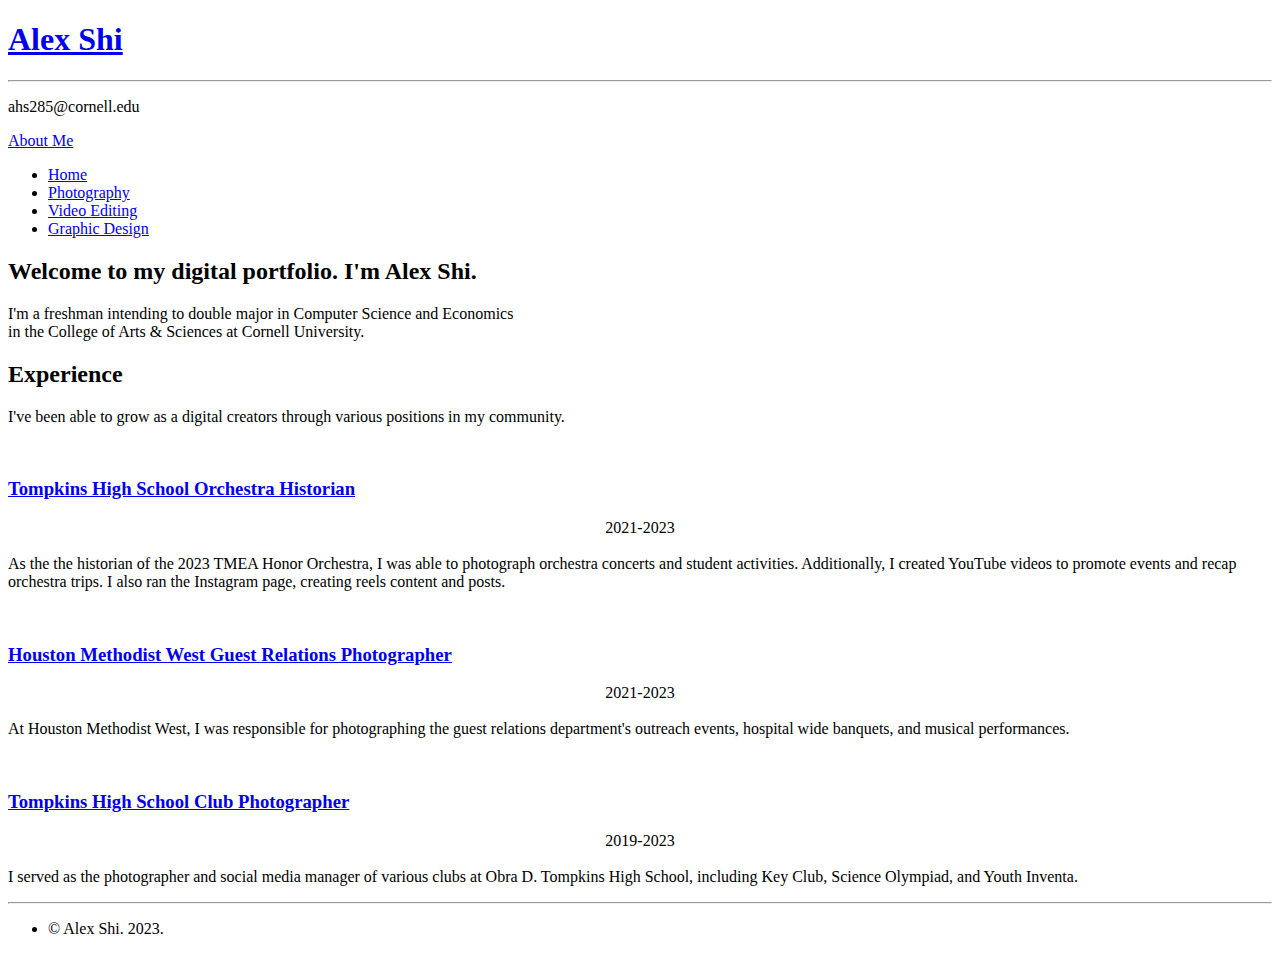
==== index.html @ 5b1ffe4f "Add files via upload" ====
<!DOCTYPE HTML>
<!--
	Helios by HTML5 UP
	html5up.net | @ajlkn
	Free for personal and commercial use under the CCA 3.0 license (html5up.net/license)
-->
<html>
	<head>
		<title>Alex Shi Portfolio</title>
		
		<meta charset="utf-8" />
		<meta name="viewport" content="width=device-width, initial-scale=1, user-scalable=no" />
		<link rel="stylesheet" href="assets/css/main.css" />
		<noscript><link rel="stylesheet" href="assets/css/noscript.css" /></noscript>
	</head>
	<body class="homepage is-preload">
		<div id="page-wrapper">
			

			<!-- Header -->
				<div id="header">
					

					<!-- Inner -->
						<div class="inner">
							<header>
								<h1><a href="index.html" id="logo">Alex Shi</a></h1>
								<hr />
								<p>ahs285@cornell.edu</p>
							</header>
							<footer>
								<a href="#banner" class="button circled scrolly">About Me</a>
							</footer>
						</div>

					<!-- Nav -->
						<nav id="nav">
							<ul>
								<li><a href="index.html">Home</a></li>
							
								<li><a href="photography.html">Photography</a></li>
								<li><a href="video-editing.html">Video Editing</a></li>
								<li><a href="graphic-design.html">Graphic Design</a></li>
							</ul>
						</nav>

				</div>

			<!-- Banner -->
				<section id="banner">
					<header>
						<h2>Welcome to my digital portfolio. I'm<strong> Alex Shi</strong>.</h2>
						<p>
							I'm a freshman intending to double major in Computer Science and Economics <br>in the College of Arts & Sciences at Cornell University.
						</p>
					</header>
					
				</section>

				
		

				<div class="wrapper style1">

					<section id="features" class="container special">
						
							
						<header>
							<h2>Experience</h2>
							<p>I've been able to grow as a digital creators through various positions in my community.</p>
						</header>
						<div class="row">
							<article class="col-4 col-12-mobile special">
								<a href="#" class="image featured"><img src="images/orch1.JPG" alt="" /></a>
								<header>
									<h3><a href="#">Tompkins High School Orchestra Historian</a></h3>
								</header>
								<p>
									<center>2021-2023</center> <br>As the the historian of the 2023 TMEA Honor Orchestra, I was able to photograph orchestra concerts and student activities. 
									Additionally, I created YouTube videos to promote events and recap orchestra trips. I also ran the Instagram page, creating reels content and posts.
								</p>
							</article>
							<article class="col-4 col-12-mobile special">
								<a href="#" class="image featured"><img src="images/methodist.jpg" alt="" /></a>
								<header>
									<h3><a href="#">Houston Methodist West Guest Relations Photographer</a></h3>
								</header>
								<p>
									<center>2021-2023</center> <br>At Houston Methodist West, I was responsible for photographing the guest relations department's outreach events, hospital wide banquets, and 
									musical performances.
								</p>
							</article>
							<article class="col-4 col-12-mobile special">
								<a href="#" class="image featured"><img src="images/scioly.jpg" alt="" /></a>
								<header>
									<h3><a href="#">Tompkins High School Club Photographer</a></h3>
								</header>
								<p>
									<center>2019-2023</center> <br>I served as the photographer and social media manager of various clubs at Obra D. Tompkins High School, including
									Key Club, Science Olympiad, and Youth Inventa.
								</p>
							</article>
						</div>
					</section>

				</div>

		


			<!-- Footer -->
				<div id="footer">
					<div class="container">
						<div class="row">

							

							
								
							<!-- Photos -->
								
						</div>
						<hr />
						
							<div class="col-12">

								<!-- Contact -->
							

								<!-- Copyright -->
									<div class="copyright">
										<ul class="menu">
											<li>&copy; Alex Shi. 2023.</li>
										</ul>
									</div>

							</div>

						
					</div>
				</div>

		</div>

		<!-- Scripts -->
			<script src="assets/js/jquery.min.js"></script>
			<script src="assets/js/jquery.dropotron.min.js"></script>
			<script src="assets/js/jquery.scrolly.min.js"></script>
			<script src="assets/js/jquery.scrollex.min.js"></script>
			<script src="assets/js/browser.min.js"></script>
			<script src="assets/js/breakpoints.min.js"></script>
			<script src="assets/js/util.js"></script>
			<script src="assets/js/main.js"></script>

	</body>
</html>
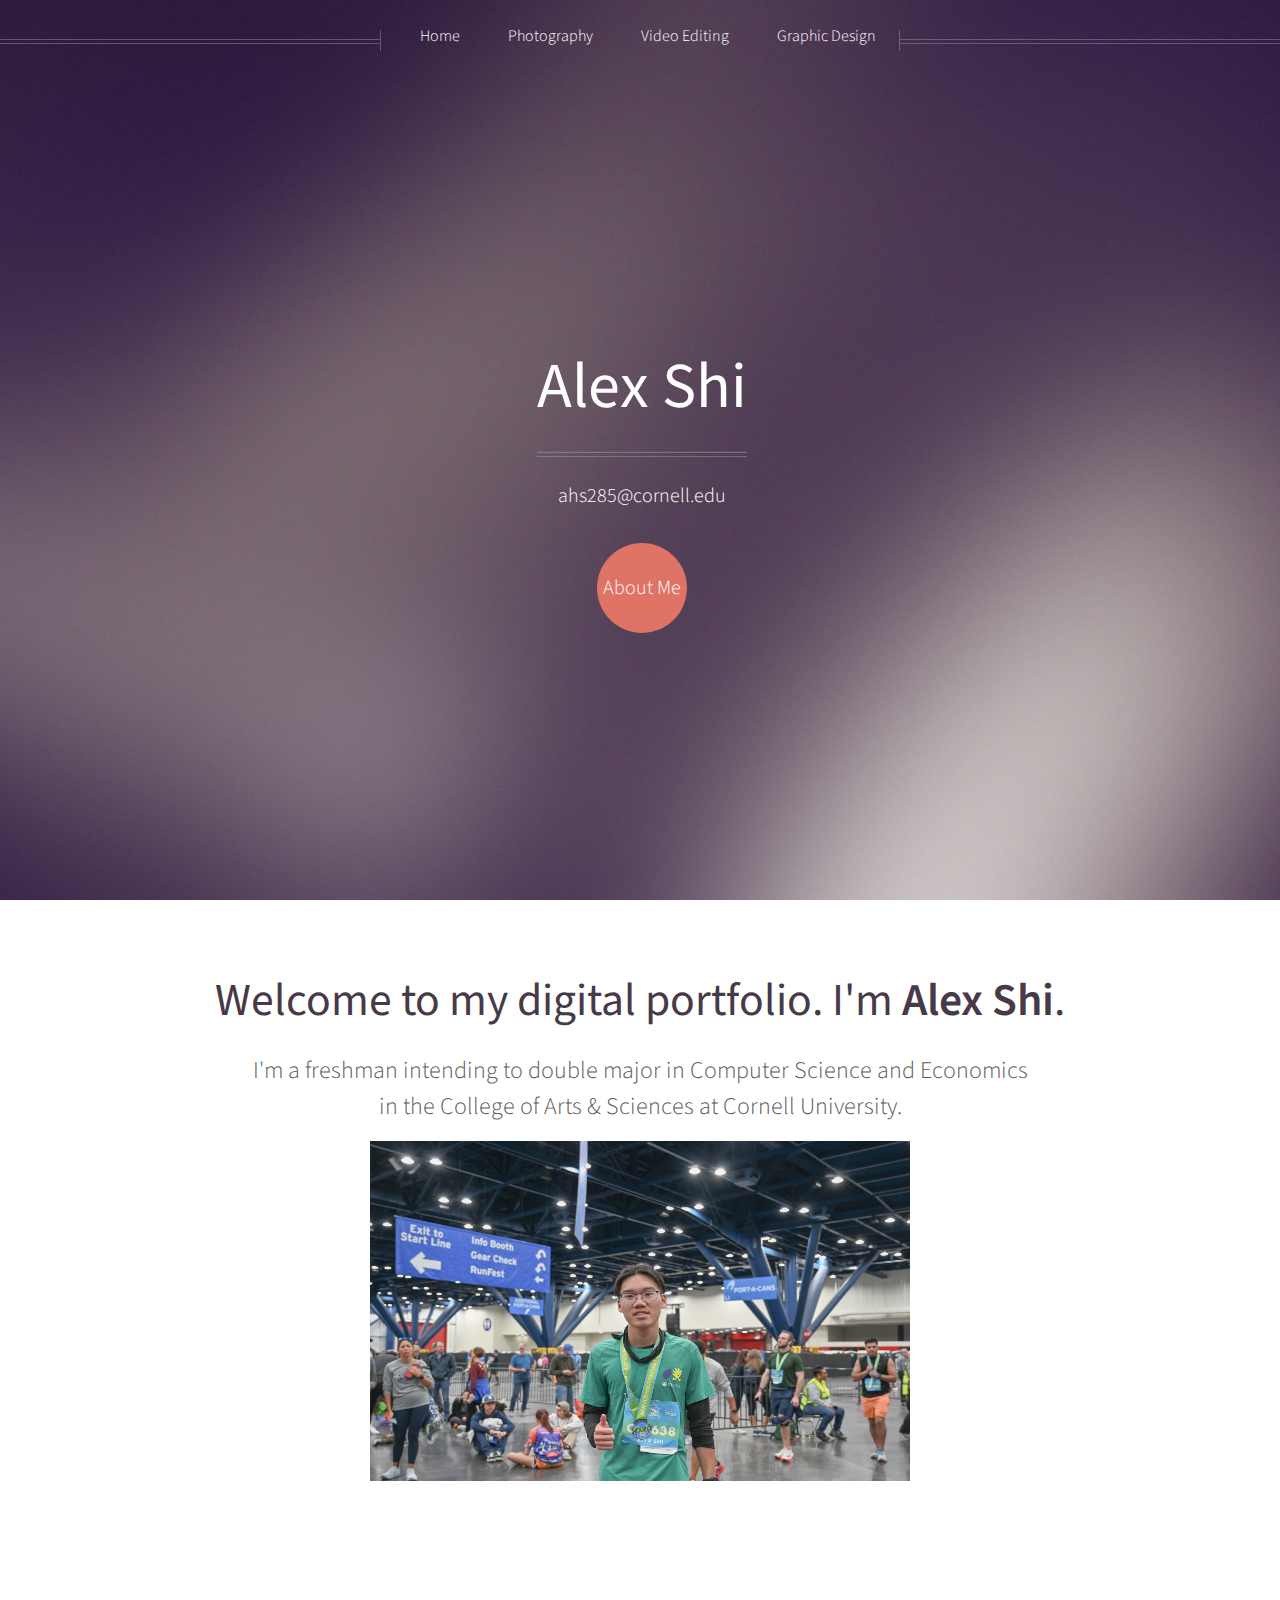
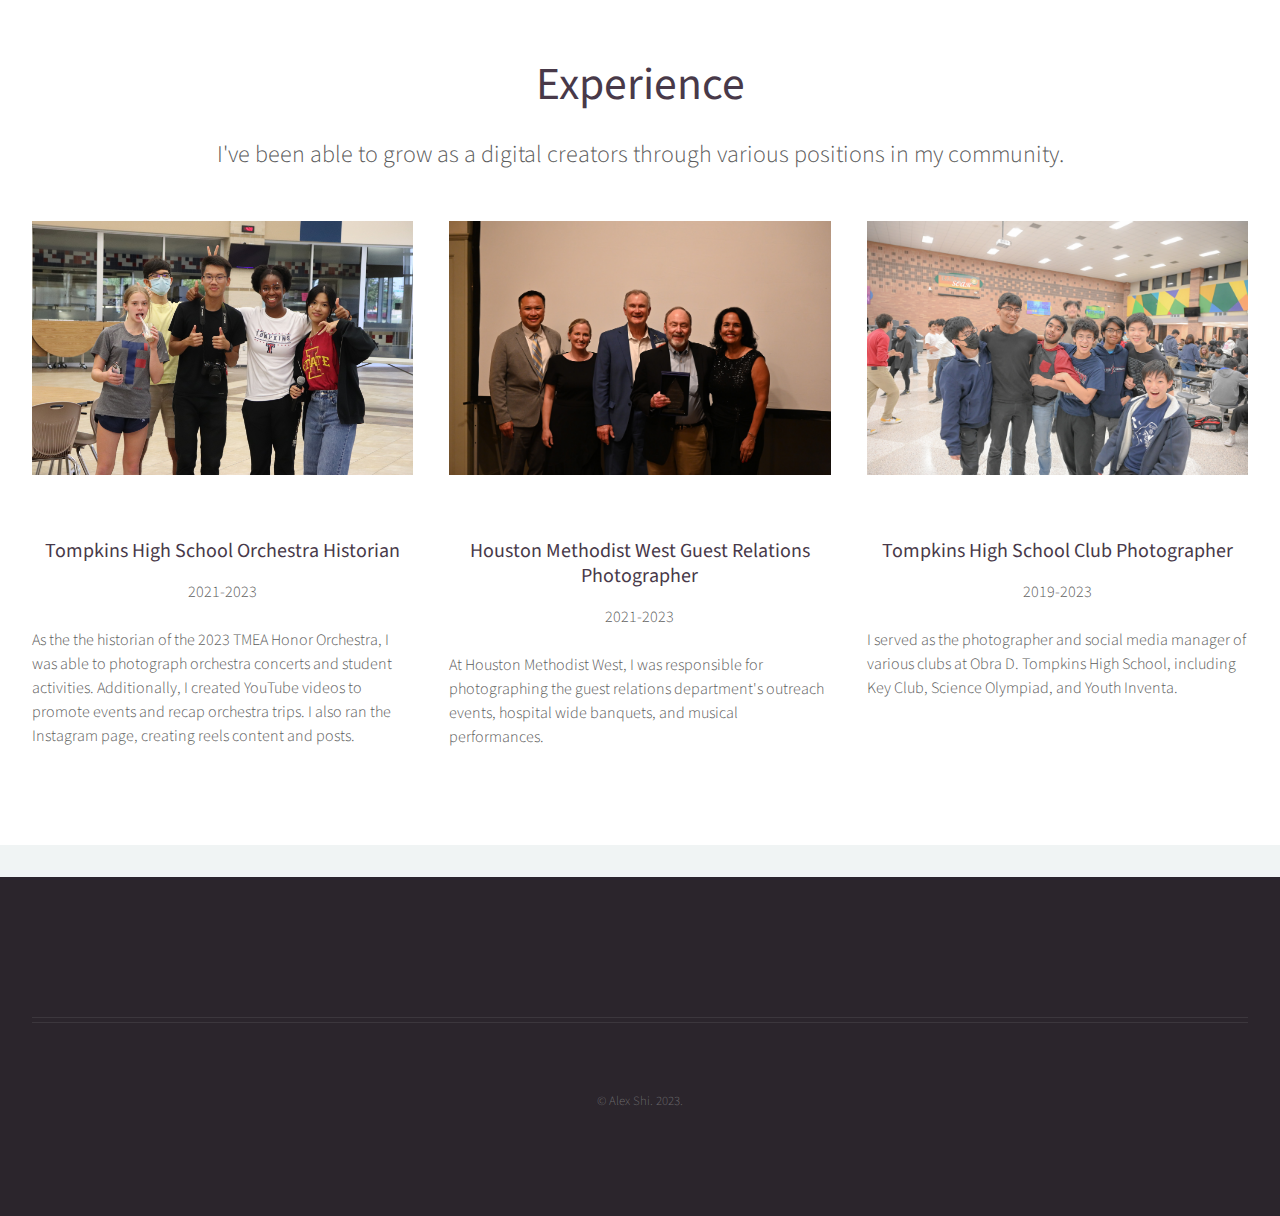
==== commit 1e9f3204: "Add files via upload" ====
--- a/index.html
+++ b/index.html
@@ -53,19 +53,14 @@
 						<p>
 							I'm a freshman intending to double major in Computer Science and Economics <br>in the College of Arts & Sciences at Cornell University.
 						</p>
+						
 					</header>
-					
+					<img width="540" height="340" src="images/shirun.jpg" img>
 				</section>
 
-				
-		
-
 				<div class="wrapper style1">
-
 					<section id="features" class="container special">
-						
-							
-						<header>
+						<header>	
 							<h2>Experience</h2>
 							<p>I've been able to grow as a digital creators through various positions in my community.</p>
 						</header>
--- a/assets/css/main.css
+++ b/assets/css/main.css
@@ -0,0 +1,3155 @@
+@import url("https://fonts.googleapis.com/css?family=Source+Sans+Pro:300,300italic,400,400italic,600");
+@import url("fontawesome-all.min.css");
+
+/*
+	special thanks to html5up
+*/
+
+html, body, div, span, applet, object,
+iframe, h1, h2, h3, h4, h5, h6, p, blockquote,
+pre, a, abbr, acronym, address, big, cite,
+code, del, dfn, em, img, ins, kbd, q, s, samp,
+small, strike, strong, sub, sup, tt, var, b,
+u, i, center, dl, dt, dd, ol, ul, li, fieldset,
+form, label, legend, table, caption, tbody,
+tfoot, thead, tr, th, td, article, aside,
+canvas, details, embed, figure, figcaption,
+footer, header, hgroup, menu, nav, output, ruby,
+section, summary, time, mark, audio, video {
+	margin: 0;
+	padding: 0;
+	border: 0;
+	font-size: 100%;
+	font: inherit;
+	vertical-align: baseline;}
+
+article, aside, details, figcaption, figure,
+footer, header, hgroup, menu, nav, section {
+	display: block;}
+
+body {
+	line-height: 1;
+}
+
+ol, ul {
+	list-style: none;
+}
+
+blockquote, q {
+	quotes: none;
+}
+
+	blockquote:before, blockquote:after, q:before, q:after {
+		content: '';
+		content: none;
+	}
+
+table {
+	border-collapse: collapse;
+	border-spacing: 0;
+}
+
+body {
+	-webkit-text-size-adjust: none;
+}
+
+mark {
+	background-color: transparent;
+	color: inherit;
+}
+
+input::-moz-focus-inner {
+	border: 0;
+	padding: 0;
+}
+
+input, select, textarea {
+	-moz-appearance: none;
+	-webkit-appearance: none;
+	-ms-appearance: none;
+	appearance: none;
+}
+
+/* Basic */
+
+	html {
+		box-sizing: border-box;
+	}
+
+	*, *:before, *:after {
+		box-sizing: inherit;
+	}
+
+	body {
+		background: #f0f4f4;
+		color: #5b5b5b;
+		font-size: 15pt;
+		line-height: 1.85em;
+		font-family: 'Source Sans Pro', sans-serif;
+		font-weight: 300;
+	}
+
+		body.is-preload *, body.is-preload *:before, body.is-preload *:after {
+			-moz-animation: none !important;
+			-webkit-animation: none !important;
+			-ms-animation: none !important;
+			animation: none !important;
+			-moz-transition: none !important;
+			-webkit-transition: none !important;
+			-ms-transition: none !important;
+			transition: none !important;
+		}
+
+	input, textarea, select {
+		font-size: 15pt;
+		line-height: 1.85em;
+		font-family: 'Source Sans Pro', sans-serif;
+		font-weight: 300;
+	}
+
+	h1, h2, h3, h4, h5, h6 {
+		font-weight: 400;
+		color: #483949;
+		line-height: 1.25em;
+	}
+
+	h1 a, h2 a, h3 a, h4 a, h5 a, h6 a {
+		color: inherit;
+		text-decoration: none;
+		border-bottom-color: transparent;
+	}
+
+	h1 strong, h2 strong, h3 strong, h4 strong, h5 strong, h6 strong {
+		font-weight: 600;
+	}
+
+	h2 {
+		font-size: 2.85em;
+	}
+
+	h3 {
+		font-size: 1.25em;
+	}
+
+	h4 {
+		font-size: 1em;
+		margin: 0 0 0.25em 0;
+	}
+
+	strong, b {
+		font-weight: 400;
+		color: #483949;
+	}
+
+	em, i {
+		font-style: italic;
+	}
+
+	a {
+		color: inherit;
+		border-bottom: solid 1px rgba(128, 128, 128, 0.15);
+		text-decoration: none;
+		-moz-transition: background-color 0.35s ease-in-out, color 0.35s ease-in-out, border-bottom-color 0.35s ease-in-out;
+		-webkit-transition: background-color 0.35s ease-in-out, color 0.35s ease-in-out, border-bottom-color 0.35s ease-in-out;
+		-ms-transition: background-color 0.35s ease-in-out, color 0.35s ease-in-out, border-bottom-color 0.35s ease-in-out;
+		transition: background-color 0.35s ease-in-out, color 0.35s ease-in-out, border-bottom-color 0.35s ease-in-out;
+	}
+
+		a:hover {
+			color: #ef8376;
+			border-bottom-color: transparent;
+		}
+
+	sub {
+		position: relative;
+		top: 0.5em;
+		font-size: 0.8em;
+	}
+
+	sup {
+		position: relative;
+		top: -0.5em;
+		font-size: 0.8em;
+	}
+
+	blockquote {
+		border-left: solid 0.5em #ddd;
+		padding: 1em 0 1em 2em;
+		font-style: italic;
+	}
+
+	p, ul, ol, dl, table {
+		margin-bottom: 1em;
+	}
+
+	p {
+		text-align: justify;
+	}
+
+	br.clear {
+		clear: both;
+	}
+
+	hr {
+		position: relative;
+		display: block;
+		border: 0;
+		top: 4.5em;
+		margin-bottom: 9em;
+		height: 6px;
+		border-top: solid 1px rgba(128, 128, 128, 0.2);
+		border-bottom: solid 1px rgba(128, 128, 128, 0.2);
+	}
+
+		hr:before, hr:after {
+			content: '';
+			position: absolute;
+			top: -8px;
+			display: block;
+			width: 1px;
+			height: 21px;
+			background: rgba(128, 128, 128, 0.2);
+		}
+
+		hr:before {
+			left: -1px;
+		}
+
+		hr:after {
+			right: -1px;
+		}
+
+	.timestamp {
+		color: rgba(128, 128, 128, 0.75);
+		font-size: 0.8em;
+	}
+
+/* Container */
+
+	.container {
+		margin: 0 auto;
+		max-width: 100%;
+		width: 1400px;
+	}
+
+		@media screen and (max-width: 1680px) {
+
+			.container {
+				width: 1200px;
+			}
+
+		}
+
+		@media screen and (max-width: 1280px) {
+
+			.container {
+				width: 100%;
+			}
+
+		}
+
+		@media screen and (max-width: 960px) {
+
+			.container {
+				width: 100%;
+			}
+
+		}
+
+		@media screen and (max-width: 840px) {
+
+			.container {
+				width: 100%;
+			}
+
+		}
+
+		@media screen and (max-width: 736px) {
+
+			.container {
+				width: 100%;
+			}
+
+		}
+
+/* Row */
+
+	.row {
+		display: flex;
+		flex-wrap: wrap;
+		box-sizing: border-box;
+		align-items: stretch;
+	}
+
+		.row > * {
+			box-sizing: border-box;
+		}
+
+		.row.gtr-uniform > * > :last-child {
+			margin-bottom: 0;
+		}
+
+		.row.aln-left {
+			justify-content: flex-start;
+		}
+
+		.row.aln-center {
+			justify-content: center;
+		}
+
+		.row.aln-right {
+			justify-content: flex-end;
+		}
+
+		.row.aln-top {
+			align-items: flex-start;
+		}
+
+		.row.aln-middle {
+			align-items: center;
+		}
+
+		.row.aln-bottom {
+			align-items: flex-end;
+		}
+
+		.row > .imp {
+			order: -1;
+		}
+
+		.row > .col-1 {
+			width: 8.33333%;
+		}
+
+		.row > .off-1 {
+			margin-left: 8.33333%;
+		}
+
+		.row > .col-2 {
+			width: 16.66667%;
+		}
+
+		.row > .off-2 {
+			margin-left: 16.66667%;
+		}
+
+		.row > .col-3 {
+			width: 25%;
+		}
+
+		.row > .off-3 {
+			margin-left: 25%;
+		}
+
+		.row > .col-4 {
+			width: 33.33333%;
+		}
+
+		.row > .off-4 {
+			margin-left: 33.33333%;
+		}
+
+		.row > .col-5 {
+			width: 41.66667%;
+		}
+
+		.row > .off-5 {
+			margin-left: 41.66667%;
+		}
+
+		.row > .col-6 {
+			width: 50%;
+		}
+
+		.row > .off-6 {
+			margin-left: 50%;
+		}
+
+		.row > .col-7 {
+			width: 58.33333%;
+		}
+
+		.row > .off-7 {
+			margin-left: 58.33333%;
+		}
+
+		.row > .col-8 {
+			width: 66.66667%;
+		}
+
+		.row > .off-8 {
+			margin-left: 66.66667%;
+		}
+
+		.row > .col-9 {
+			width: 75%;
+		}
+
+		.row > .off-9 {
+			margin-left: 75%;
+		}
+
+		.row > .col-10 {
+			width: 83.33333%;
+		}
+
+		.row > .off-10 {
+			margin-left: 83.33333%;
+		}
+
+		.row > .col-11 {
+			width: 91.66667%;
+		}
+
+		.row > .off-11 {
+			margin-left: 91.66667%;
+		}
+
+		.row > .col-12 {
+			width: 100%;
+		}
+
+		.row > .off-12 {
+			margin-left: 100%;
+		}
+
+		.row.gtr-0 {
+			margin-top: 0px;
+			margin-left: 0px;
+		}
+
+			.row.gtr-0 > * {
+				padding: 0px 0 0 0px;
+			}
+
+			.row.gtr-0.gtr-uniform {
+				margin-top: 0px;
+			}
+
+				.row.gtr-0.gtr-uniform > * {
+					padding-top: 0px;
+				}
+
+		.row.gtr-25 {
+			margin-top: -10px;
+			margin-left: -10px;
+		}
+
+			.row.gtr-25 > * {
+				padding: 10px 0 0 10px;
+			}
+
+			.row.gtr-25.gtr-uniform {
+				margin-top: -10px;
+			}
+
+				.row.gtr-25.gtr-uniform > * {
+					padding-top: 10px;
+				}
+
+		.row.gtr-50 {
+			margin-top: -20px;
+			margin-left: -20px;
+		}
+
+			.row.gtr-50 > * {
+				padding: 20px 0 0 20px;
+			}
+
+			.row.gtr-50.gtr-uniform {
+				margin-top: -20px;
+			}
+
+				.row.gtr-50.gtr-uniform > * {
+					padding-top: 20px;
+				}
+
+		.row {
+			margin-top: -40px;
+			margin-left: -40px;
+		}
+
+			.row > * {
+				padding: 40px 0 0 40px;
+			}
+
+			.row.gtr-uniform {
+				margin-top: -40px;
+			}
+
+				.row.gtr-uniform > * {
+					padding-top: 40px;
+				}
+
+		.row.gtr-150 {
+			margin-top: -60px;
+			margin-left: -60px;
+		}
+
+			.row.gtr-150 > * {
+				padding: 60px 0 0 60px;
+			}
+
+			.row.gtr-150.gtr-uniform {
+				margin-top: -60px;
+			}
+
+				.row.gtr-150.gtr-uniform > * {
+					padding-top: 60px;
+				}
+
+		.row.gtr-200 {
+			margin-top: -80px;
+			margin-left: -80px;
+		}
+
+			.row.gtr-200 > * {
+				padding: 80px 0 0 80px;
+			}
+
+			.row.gtr-200.gtr-uniform {
+				margin-top: -80px;
+			}
+
+				.row.gtr-200.gtr-uniform > * {
+					padding-top: 80px;
+				}
+
+		@media screen and (max-width: 1680px) {
+
+			.row {
+				display: flex;
+				flex-wrap: wrap;
+				box-sizing: border-box;
+				align-items: stretch;
+			}
+
+				.row > * {
+					box-sizing: border-box;
+				}
+
+				.row.gtr-uniform > * > :last-child {
+					margin-bottom: 0;
+				}
+
+				.row.aln-left {
+					justify-content: flex-start;
+				}
+
+				.row.aln-center {
+					justify-content: center;
+				}
+
+				.row.aln-right {
+					justify-content: flex-end;
+				}
+
+				.row.aln-top {
+					align-items: flex-start;
+				}
+
+				.row.aln-middle {
+					align-items: center;
+				}
+
+				.row.aln-bottom {
+					align-items: flex-end;
+				}
+
+				.row > .imp-wide {
+					order: -1;
+				}
+
+				.row > .col-1-wide {
+					width: 8.33333%;
+				}
+
+				.row > .off-1-wide {
+					margin-left: 8.33333%;
+				}
+
+				.row > .col-2-wide {
+					width: 16.66667%;
+				}
+
+				.row > .off-2-wide {
+					margin-left: 16.66667%;
+				}
+
+				.row > .col-3-wide {
+					width: 25%;
+				}
+
+				.row > .off-3-wide {
+					margin-left: 25%;
+				}
+
+				.row > .col-4-wide {
+					width: 33.33333%;
+				}
+
+				.row > .off-4-wide {
+					margin-left: 33.33333%;
+				}
+
+				.row > .col-5-wide {
+					width: 41.66667%;
+				}
+
+				.row > .off-5-wide {
+					margin-left: 41.66667%;
+				}
+
+				.row > .col-6-wide {
+					width: 50%;
+				}
+
+				.row > .off-6-wide {
+					margin-left: 50%;
+				}
+
+				.row > .col-7-wide {
+					width: 58.33333%;
+				}
+
+				.row > .off-7-wide {
+					margin-left: 58.33333%;
+				}
+
+				.row > .col-8-wide {
+					width: 66.66667%;
+				}
+
+				.row > .off-8-wide {
+					margin-left: 66.66667%;
+				}
+
+				.row > .col-9-wide {
+					width: 75%;
+				}
+
+				.row > .off-9-wide {
+					margin-left: 75%;
+				}
+
+				.row > .col-10-wide {
+					width: 83.33333%;
+				}
+
+				.row > .off-10-wide {
+					margin-left: 83.33333%;
+				}
+
+				.row > .col-11-wide {
+					width: 91.66667%;
+				}
+
+				.row > .off-11-wide {
+					margin-left: 91.66667%;
+				}
+
+				.row > .col-12-wide {
+					width: 100%;
+				}
+
+				.row > .off-12-wide {
+					margin-left: 100%;
+				}
+
+				.row.gtr-0 {
+					margin-top: 0px;
+					margin-left: 0px;
+				}
+
+					.row.gtr-0 > * {
+						padding: 0px 0 0 0px;
+					}
+
+					.row.gtr-0.gtr-uniform {
+						margin-top: 0px;
+					}
+
+						.row.gtr-0.gtr-uniform > * {
+							padding-top: 0px;
+						}
+
+				.row.gtr-25 {
+					margin-top: -10px;
+					margin-left: -10px;
+				}
+
+					.row.gtr-25 > * {
+						padding: 10px 0 0 10px;
+					}
+
+					.row.gtr-25.gtr-uniform {
+						margin-top: -10px;
+					}
+
+						.row.gtr-25.gtr-uniform > * {
+							padding-top: 10px;
+						}
+
+				.row.gtr-50 {
+					margin-top: -20px;
+					margin-left: -20px;
+				}
+
+					.row.gtr-50 > * {
+						padding: 20px 0 0 20px;
+					}
+
+					.row.gtr-50.gtr-uniform {
+						margin-top: -20px;
+					}
+
+						.row.gtr-50.gtr-uniform > * {
+							padding-top: 20px;
+						}
+
+				.row {
+					margin-top: -40px;
+					margin-left: -40px;
+				}
+
+					.row > * {
+						padding: 40px 0 0 40px;
+					}
+
+					.row.gtr-uniform {
+						margin-top: -40px;
+					}
+
+						.row.gtr-uniform > * {
+							padding-top: 40px;
+						}
+
+				.row.gtr-150 {
+					margin-top: -60px;
+					margin-left: -60px;
+				}
+
+					.row.gtr-150 > * {
+						padding: 60px 0 0 60px;
+					}
+
+					.row.gtr-150.gtr-uniform {
+						margin-top: -60px;
+					}
+
+						.row.gtr-150.gtr-uniform > * {
+							padding-top: 60px;
+						}
+
+				.row.gtr-200 {
+					margin-top: -80px;
+					margin-left: -80px;
+				}
+
+					.row.gtr-200 > * {
+						padding: 80px 0 0 80px;
+					}
+
+					.row.gtr-200.gtr-uniform {
+						margin-top: -80px;
+					}
+
+						.row.gtr-200.gtr-uniform > * {
+							padding-top: 80px;
+						}
+
+		}
+
+		@media screen and (max-width: 1280px) {
+
+			.row {
+				display: flex;
+				flex-wrap: wrap;
+				box-sizing: border-box;
+				align-items: stretch;
+			}
+
+				.row > * {
+					box-sizing: border-box;
+				}
+
+				.row.gtr-uniform > * > :last-child {
+					margin-bottom: 0;
+				}
+
+				.row.aln-left {
+					justify-content: flex-start;
+				}
+
+				.row.aln-center {
+					justify-content: center;
+				}
+
+				.row.aln-right {
+					justify-content: flex-end;
+				}
+
+				.row.aln-top {
+					align-items: flex-start;
+				}
+
+				.row.aln-middle {
+					align-items: center;
+				}
+
+				.row.aln-bottom {
+					align-items: flex-end;
+				}
+
+				.row > .imp-normal {
+					order: -1;
+				}
+
+				.row > .col-1-normal {
+					width: 8.33333%;
+				}
+
+				.row > .off-1-normal {
+					margin-left: 8.33333%;
+				}
+
+				.row > .col-2-normal {
+					width: 16.66667%;
+				}
+
+				.row > .off-2-normal {
+					margin-left: 16.66667%;
+				}
+
+				.row > .col-3-normal {
+					width: 25%;
+				}
+
+				.row > .off-3-normal {
+					margin-left: 25%;
+				}
+
+				.row > .col-4-normal {
+					width: 33.33333%;
+				}
+
+				.row > .off-4-normal {
+					margin-left: 33.33333%;
+				}
+
+				.row > .col-5-normal {
+					width: 41.66667%;
+				}
+
+				.row > .off-5-normal {
+					margin-left: 41.66667%;
+				}
+
+				.row > .col-6-normal {
+					width: 50%;
+				}
+
+				.row > .off-6-normal {
+					margin-left: 50%;
+				}
+
+				.row > .col-7-normal {
+					width: 58.33333%;
+				}
+
+				.row > .off-7-normal {
+					margin-left: 58.33333%;
+				}
+
+				.row > .col-8-normal {
+					width: 66.66667%;
+				}
+
+				.row > .off-8-normal {
+					margin-left: 66.66667%;
+				}
+
+				.row > .col-9-normal {
+					width: 75%;
+				}
+
+				.row > .off-9-normal {
+					margin-left: 75%;
+				}
+
+				.row > .col-10-normal {
+					width: 83.33333%;
+				}
+
+				.row > .off-10-normal {
+					margin-left: 83.33333%;
+				}
+
+				.row > .col-11-normal {
+					width: 91.66667%;
+				}
+
+				.row > .off-11-normal {
+					margin-left: 91.66667%;
+				}
+
+				.row > .col-12-normal {
+					width: 100%;
+				}
+
+				.row > .off-12-normal {
+					margin-left: 100%;
+				}
+
+				.row.gtr-0 {
+					margin-top: 0px;
+					margin-left: 0px;
+				}
+
+					.row.gtr-0 > * {
+						padding: 0px 0 0 0px;
+					}
+
+					.row.gtr-0.gtr-uniform {
+						margin-top: 0px;
+					}
+
+						.row.gtr-0.gtr-uniform > * {
+							padding-top: 0px;
+						}
+
+				.row.gtr-25 {
+					margin-top: -9px;
+					margin-left: -9px;
+				}
+
+					.row.gtr-25 > * {
+						padding: 9px 0 0 9px;
+					}
+
+					.row.gtr-25.gtr-uniform {
+						margin-top: -9px;
+					}
+
+						.row.gtr-25.gtr-uniform > * {
+							padding-top: 9px;
+						}
+
+				.row.gtr-50 {
+					margin-top: -18px;
+					margin-left: -18px;
+				}
+
+					.row.gtr-50 > * {
+						padding: 18px 0 0 18px;
+					}
+
+					.row.gtr-50.gtr-uniform {
+						margin-top: -18px;
+					}
+
+						.row.gtr-50.gtr-uniform > * {
+							padding-top: 18px;
+						}
+
+				.row {
+					margin-top: -36px;
+					margin-left: -36px;
+				}
+
+					.row > * {
+						padding: 36px 0 0 36px;
+					}
+
+					.row.gtr-uniform {
+						margin-top: -36px;
+					}
+
+						.row.gtr-uniform > * {
+							padding-top: 36px;
+						}
+
+				.row.gtr-150 {
+					margin-top: -54px;
+					margin-left: -54px;
+				}
+
+					.row.gtr-150 > * {
+						padding: 54px 0 0 54px;
+					}
+
+					.row.gtr-150.gtr-uniform {
+						margin-top: -54px;
+					}
+
+						.row.gtr-150.gtr-uniform > * {
+							padding-top: 54px;
+						}
+
+				.row.gtr-200 {
+					margin-top: -72px;
+					margin-left: -72px;
+				}
+
+					.row.gtr-200 > * {
+						padding: 72px 0 0 72px;
+					}
+
+					.row.gtr-200.gtr-uniform {
+						margin-top: -72px;
+					}
+
+						.row.gtr-200.gtr-uniform > * {
+							padding-top: 72px;
+						}
+
+		}
+
+		@media screen and (max-width: 960px) {
+
+			.row {
+				display: flex;
+				flex-wrap: wrap;
+				box-sizing: border-box;
+				align-items: stretch;
+			}
+
+				.row > * {
+					box-sizing: border-box;
+				}
+
+				.row.gtr-uniform > * > :last-child {
+					margin-bottom: 0;
+				}
+
+				.row.aln-left {
+					justify-content: flex-start;
+				}
+
+				.row.aln-center {
+					justify-content: center;
+				}
+
+				.row.aln-right {
+					justify-content: flex-end;
+				}
+
+				.row.aln-top {
+					align-items: flex-start;
+				}
+
+				.row.aln-middle {
+					align-items: center;
+				}
+
+				.row.aln-bottom {
+					align-items: flex-end;
+				}
+
+				.row > .imp-narrow {
+					order: -1;
+				}
+
+				.row > .col-1-narrow {
+					width: 8.33333%;
+				}
+
+				.row > .off-1-narrow {
+					margin-left: 8.33333%;
+				}
+
+				.row > .col-2-narrow {
+					width: 16.66667%;
+				}
+
+				.row > .off-2-narrow {
+					margin-left: 16.66667%;
+				}
+
+				.row > .col-3-narrow {
+					width: 25%;
+				}
+
+				.row > .off-3-narrow {
+					margin-left: 25%;
+				}
+
+				.row > .col-4-narrow {
+					width: 33.33333%;
+				}
+
+				.row > .off-4-narrow {
+					margin-left: 33.33333%;
+				}
+
+				.row > .col-5-narrow {
+					width: 41.66667%;
+				}
+
+				.row > .off-5-narrow {
+					margin-left: 41.66667%;
+				}
+
+				.row > .col-6-narrow {
+					width: 50%;
+				}
+
+				.row > .off-6-narrow {
+					margin-left: 50%;
+				}
+
+				.row > .col-7-narrow {
+					width: 58.33333%;
+				}
+
+				.row > .off-7-narrow {
+					margin-left: 58.33333%;
+				}
+
+				.row > .col-8-narrow {
+					width: 66.66667%;
+				}
+
+				.row > .off-8-narrow {
+					margin-left: 66.66667%;
+				}
+
+				.row > .col-9-narrow {
+					width: 75%;
+				}
+
+				.row > .off-9-narrow {
+					margin-left: 75%;
+				}
+
+				.row > .col-10-narrow {
+					width: 83.33333%;
+				}
+
+				.row > .off-10-narrow {
+					margin-left: 83.33333%;
+				}
+
+				.row > .col-11-narrow {
+					width: 91.66667%;
+				}
+
+				.row > .off-11-narrow {
+					margin-left: 91.66667%;
+				}
+
+				.row > .col-12-narrow {
+					width: 100%;
+				}
+
+				.row > .off-12-narrow {
+					margin-left: 100%;
+				}
+
+				.row.gtr-0 {
+					margin-top: 0px;
+					margin-left: 0px;
+				}
+
+					.row.gtr-0 > * {
+						padding: 0px 0 0 0px;
+					}
+
+					.row.gtr-0.gtr-uniform {
+						margin-top: 0px;
+					}
+
+						.row.gtr-0.gtr-uniform > * {
+							padding-top: 0px;
+						}
+
+				.row.gtr-25 {
+					margin-top: -8px;
+					margin-left: -8px;
+				}
+
+					.row.gtr-25 > * {
+						padding: 8px 0 0 8px;
+					}
+
+					.row.gtr-25.gtr-uniform {
+						margin-top: -8px;
+					}
+
+						.row.gtr-25.gtr-uniform > * {
+							padding-top: 8px;
+						}
+
+				.row.gtr-50 {
+					margin-top: -16px;
+					margin-left: -16px;
+				}
+
+					.row.gtr-50 > * {
+						padding: 16px 0 0 16px;
+					}
+
+					.row.gtr-50.gtr-uniform {
+						margin-top: -16px;
+					}
+
+						.row.gtr-50.gtr-uniform > * {
+							padding-top: 16px;
+						}
+
+				.row {
+					margin-top: -32px;
+					margin-left: -32px;
+				}
+
+					.row > * {
+						padding: 32px 0 0 32px;
+					}
+
+					.row.gtr-uniform {
+						margin-top: -32px;
+					}
+
+						.row.gtr-uniform > * {
+							padding-top: 32px;
+						}
+
+				.row.gtr-150 {
+					margin-top: -48px;
+					margin-left: -48px;
+				}
+
+					.row.gtr-150 > * {
+						padding: 48px 0 0 48px;
+					}
+
+					.row.gtr-150.gtr-uniform {
+						margin-top: -48px;
+					}
+
+						.row.gtr-150.gtr-uniform > * {
+							padding-top: 48px;
+						}
+
+				.row.gtr-200 {
+					margin-top: -64px;
+					margin-left: -64px;
+				}
+
+					.row.gtr-200 > * {
+						padding: 64px 0 0 64px;
+					}
+
+					.row.gtr-200.gtr-uniform {
+						margin-top: -64px;
+					}
+
+						.row.gtr-200.gtr-uniform > * {
+							padding-top: 64px;
+						}
+
+		}
+
+		@media screen and (max-width: 840px) {
+
+			.row {
+				display: flex;
+				flex-wrap: wrap;
+				box-sizing: border-box;
+				align-items: stretch;
+			}
+
+				.row > * {
+					box-sizing: border-box;
+				}
+
+				.row.gtr-uniform > * > :last-child {
+					margin-bottom: 0;
+				}
+
+				.row.aln-left {
+					justify-content: flex-start;
+				}
+
+				.row.aln-center {
+					justify-content: center;
+				}
+
+				.row.aln-right {
+					justify-content: flex-end;
+				}
+
+				.row.aln-top {
+					align-items: flex-start;
+				}
+
+				.row.aln-middle {
+					align-items: center;
+				}
+
+				.row.aln-bottom {
+					align-items: flex-end;
+				}
+
+				.row > .imp-narrower {
+					order: -1;
+				}
+
+				.row > .col-1-narrower {
+					width: 8.33333%;
+				}
+
+				.row > .off-1-narrower {
+					margin-left: 8.33333%;
+				}
+
+				.row > .col-2-narrower {
+					width: 16.66667%;
+				}
+
+				.row > .off-2-narrower {
+					margin-left: 16.66667%;
+				}
+
+				.row > .col-3-narrower {
+					width: 25%;
+				}
+
+				.row > .off-3-narrower {
+					margin-left: 25%;
+				}
+
+				.row > .col-4-narrower {
+					width: 33.33333%;
+				}
+
+				.row > .off-4-narrower {
+					margin-left: 33.33333%;
+				}
+
+				.row > .col-5-narrower {
+					width: 41.66667%;
+				}
+
+				.row > .off-5-narrower {
+					margin-left: 41.66667%;
+				}
+
+				.row > .col-6-narrower {
+					width: 50%;
+				}
+
+				.row > .off-6-narrower {
+					margin-left: 50%;
+				}
+
+				.row > .col-7-narrower {
+					width: 58.33333%;
+				}
+
+				.row > .off-7-narrower {
+					margin-left: 58.33333%;
+				}
+
+				.row > .col-8-narrower {
+					width: 66.66667%;
+				}
+
+				.row > .off-8-narrower {
+					margin-left: 66.66667%;
+				}
+
+				.row > .col-9-narrower {
+					width: 75%;
+				}
+
+				.row > .off-9-narrower {
+					margin-left: 75%;
+				}
+
+				.row > .col-10-narrower {
+					width: 83.33333%;
+				}
+
+				.row > .off-10-narrower {
+					margin-left: 83.33333%;
+				}
+
+				.row > .col-11-narrower {
+					width: 91.66667%;
+				}
+
+				.row > .off-11-narrower {
+					margin-left: 91.66667%;
+				}
+
+				.row > .col-12-narrower {
+					width: 100%;
+				}
+
+				.row > .off-12-narrower {
+					margin-left: 100%;
+				}
+
+				.row.gtr-0 {
+					margin-top: 0px;
+					margin-left: 0px;
+				}
+
+					.row.gtr-0 > * {
+						padding: 0px 0 0 0px;
+					}
+
+					.row.gtr-0.gtr-uniform {
+						margin-top: 0px;
+					}
+
+						.row.gtr-0.gtr-uniform > * {
+							padding-top: 0px;
+						}
+
+				.row.gtr-25 {
+					margin-top: -8px;
+					margin-left: -8px;
+				}
+
+					.row.gtr-25 > * {
+						padding: 8px 0 0 8px;
+					}
+
+					.row.gtr-25.gtr-uniform {
+						margin-top: -8px;
+					}
+
+						.row.gtr-25.gtr-uniform > * {
+							padding-top: 8px;
+						}
+
+				.row.gtr-50 {
+					margin-top: -16px;
+					margin-left: -16px;
+				}
+
+					.row.gtr-50 > * {
+						padding: 16px 0 0 16px;
+					}
+
+					.row.gtr-50.gtr-uniform {
+						margin-top: -16px;
+					}
+
+						.row.gtr-50.gtr-uniform > * {
+							padding-top: 16px;
+						}
+
+				.row {
+					margin-top: -32px;
+					margin-left: -32px;
+				}
+
+					.row > * {
+						padding: 32px 0 0 32px;
+					}
+
+					.row.gtr-uniform {
+						margin-top: -32px;
+					}
+
+						.row.gtr-uniform > * {
+							padding-top: 32px;
+						}
+
+				.row.gtr-150 {
+					margin-top: -48px;
+					margin-left: -48px;
+				}
+
+					.row.gtr-150 > * {
+						padding: 48px 0 0 48px;
+					}
+
+					.row.gtr-150.gtr-uniform {
+						margin-top: -48px;
+					}
+
+						.row.gtr-150.gtr-uniform > * {
+							padding-top: 48px;
+						}
+
+				.row.gtr-200 {
+					margin-top: -64px;
+					margin-left: -64px;
+				}
+
+					.row.gtr-200 > * {
+						padding: 64px 0 0 64px;
+					}
+
+					.row.gtr-200.gtr-uniform {
+						margin-top: -64px;
+					}
+
+						.row.gtr-200.gtr-uniform > * {
+							padding-top: 64px;
+						}
+
+		}
+
+		@media screen and (max-width: 736px) {
+
+			.row {
+				display: flex;
+				flex-wrap: wrap;
+				box-sizing: border-box;
+				align-items: stretch;
+			}
+
+				.row > * {
+					box-sizing: border-box;
+				}
+
+				.row.gtr-uniform > * > :last-child {
+					margin-bottom: 0;
+				}
+
+				.row.aln-left {
+					justify-content: flex-start;
+				}
+
+				.row.aln-center {
+					justify-content: center;
+				}
+
+				.row.aln-right {
+					justify-content: flex-end;
+				}
+
+				.row.aln-top {
+					align-items: flex-start;
+				}
+
+				.row.aln-middle {
+					align-items: center;
+				}
+
+				.row.aln-bottom {
+					align-items: flex-end;
+				}
+
+				.row > .imp-mobile {
+					order: -1;
+				}
+
+				.row > .col-1-mobile {
+					width: 8.33333%;
+				}
+
+				.row > .off-1-mobile {
+					margin-left: 8.33333%;
+				}
+
+				.row > .col-2-mobile {
+					width: 16.66667%;
+				}
+
+				.row > .off-2-mobile {
+					margin-left: 16.66667%;
+				}
+
+				.row > .col-3-mobile {
+					width: 25%;
+				}
+
+				.row > .off-3-mobile {
+					margin-left: 25%;
+				}
+
+				.row > .col-4-mobile {
+					width: 33.33333%;
+				}
+
+				.row > .off-4-mobile {
+					margin-left: 33.33333%;
+				}
+
+				.row > .col-5-mobile {
+					width: 41.66667%;
+				}
+
+				.row > .off-5-mobile {
+					margin-left: 41.66667%;
+				}
+
+				.row > .col-6-mobile {
+					width: 50%;
+				}
+
+				.row > .off-6-mobile {
+					margin-left: 50%;
+				}
+
+				.row > .col-7-mobile {
+					width: 58.33333%;
+				}
+
+				.row > .off-7-mobile {
+					margin-left: 58.33333%;
+				}
+
+				.row > .col-8-mobile {
+					width: 66.66667%;
+				}
+
+				.row > .off-8-mobile {
+					margin-left: 66.66667%;
+				}
+
+				.row > .col-9-mobile {
+					width: 75%;
+				}
+
+				.row > .off-9-mobile {
+					margin-left: 75%;
+				}
+
+				.row > .col-10-mobile {
+					width: 83.33333%;
+				}
+
+				.row > .off-10-mobile {
+					margin-left: 83.33333%;
+				}
+
+				.row > .col-11-mobile {
+					width: 91.66667%;
+				}
+
+				.row > .off-11-mobile {
+					margin-left: 91.66667%;
+				}
+
+				.row > .col-12-mobile {
+					width: 100%;
+				}
+
+				.row > .off-12-mobile {
+					margin-left: 100%;
+				}
+
+				.row.gtr-0 {
+					margin-top: 0px;
+					margin-left: 0px;
+				}
+
+					.row.gtr-0 > * {
+						padding: 0px 0 0 0px;
+					}
+
+					.row.gtr-0.gtr-uniform {
+						margin-top: 0px;
+					}
+
+						.row.gtr-0.gtr-uniform > * {
+							padding-top: 0px;
+						}
+
+				.row.gtr-25 {
+					margin-top: -5px;
+					margin-left: -5px;
+				}
+
+					.row.gtr-25 > * {
+						padding: 5px 0 0 5px;
+					}
+
+					.row.gtr-25.gtr-uniform {
+						margin-top: -5px;
+					}
+
+						.row.gtr-25.gtr-uniform > * {
+							padding-top: 5px;
+						}
+
+				.row.gtr-50 {
+					margin-top: -10px;
+					margin-left: -10px;
+				}
+
+					.row.gtr-50 > * {
+						padding: 10px 0 0 10px;
+					}
+
+					.row.gtr-50.gtr-uniform {
+						margin-top: -10px;
+					}
+
+						.row.gtr-50.gtr-uniform > * {
+							padding-top: 10px;
+						}
+
+				.row {
+					margin-top: -20px;
+					margin-left: -20px;
+				}
+
+					.row > * {
+						padding: 20px 0 0 20px;
+					}
+
+					.row.gtr-uniform {
+						margin-top: -20px;
+					}
+
+						.row.gtr-uniform > * {
+							padding-top: 20px;
+						}
+
+				.row.gtr-150 {
+					margin-top: -30px;
+					margin-left: -30px;
+				}
+
+					.row.gtr-150 > * {
+						padding: 30px 0 0 30px;
+					}
+
+					.row.gtr-150.gtr-uniform {
+						margin-top: -30px;
+					}
+
+						.row.gtr-150.gtr-uniform > * {
+							padding-top: 30px;
+						}
+
+				.row.gtr-200 {
+					margin-top: -40px;
+					margin-left: -40px;
+				}
+
+					.row.gtr-200 > * {
+						padding: 40px 0 0 40px;
+					}
+
+					.row.gtr-200.gtr-uniform {
+						margin-top: -40px;
+					}
+
+						.row.gtr-200.gtr-uniform > * {
+							padding-top: 40px;
+						}
+
+		}
+
+/* Sections/Article */
+
+	section, article {
+		margin-bottom: 3em;
+	}
+
+		section > :last-child, section:last-child, article > :last-child, article:last-child {
+			margin-bottom: 0;
+		}
+
+		section.special > header, section.special > footer, article.special > header, article.special > footer {
+			text-align: center;
+		}
+
+	.row > section, .row > article {
+		margin-bottom: 0;
+	}
+
+	header {
+		margin: 0 0 1em 0;
+	}
+
+		header > p {
+			display: block;
+			font-size: 1.5em;
+			margin: 1em 0 2em 0;
+			line-height: 1.5em;
+			text-align: inherit;
+		}
+
+	footer {
+		margin: 2.5em 0 0 0;
+	}
+
+/* Image */
+
+	.image {
+		position: relative;
+		display: inline-block;
+		border: 0;
+		outline: 0;
+	}
+
+		.image img {
+			display: block;
+			width: 100%;
+		}
+
+		.image.fit {
+			display: block;
+			width: 100%;
+		}
+
+		.image.featured {
+			display: block;
+			width: 100%;
+			margin: 0 0 4em 0;
+		}
+
+		.image.left {
+			float: left;
+			margin: 0 2em 2em 0;
+		}
+
+		.image.centered {
+			display: block;
+			margin: 0 0 2em 0;
+			
+		}
+
+			.image.centered img {
+				margin: 0 auto;
+				height: 50px;
+				width: auto;
+			}
+			.image.small{
+				height: 20%;
+				width: auto;
+				margin: 10 0 1em 0;
+			}
+
+/* List */
+
+	ul {
+		list-style: disc;
+		padding-left: 1em;
+	}
+
+		ul li {
+			padding-left: 0.5em;
+		}
+
+	ol {
+		list-style: decimal;
+		padding-left: 1.25em;
+	}
+
+		ol li {
+			padding-left: 0.25em;
+		}
+
+/* Actions */
+
+	ul.actions {
+		margin: 3em 0 0 0;
+		list-style: none;
+		padding-left: 0;
+	}
+
+		form ul.actions {
+			margin-top: 0;
+		}
+
+		ul.actions li {
+			display: inline-block;
+			margin: 0 0.75em 0 0.75em;
+			padding-left: 0;
+		}
+
+			ul.actions li:first-child {
+				margin-left: 0;
+			}
+
+			ul.actions li:last-child {
+				margin-right: 0;
+			}
+
+/* Divided */
+
+	ul.divided {
+		list-style: none;
+		padding-left: 0;
+	}
+
+		ul.divided li {
+			border-top: solid 1px rgba(128, 128, 128, 0.2);
+			padding-top: 1.5em;
+			margin-top: 1.5em;
+			padding-left: 0;
+		}
+
+			ul.divided li:first-child {
+				border-top: 0;
+				padding-top: 0;
+				margin-top: 0;
+			}
+
+/* Menu */
+
+	ul.menu {
+		height: 1em;
+		line-height: 1em;
+		list-style: none;
+		padding-left: 0;
+	}
+
+		ul.menu li {
+			display: inline-block;
+			border-left: solid 1px rgba(128, 128, 128, 0.2);
+			padding-left: 1.25em;
+			margin-left: 1.25em;
+		}
+
+			ul.menu li:first-child {
+				border-left: 0;
+				padding-left: 0;
+				margin-left: 0;
+			}
+
+/* Icons */
+
+	ul.icons {
+		position: relative;
+		background: rgba(128, 128, 128, 0.05);
+		border-radius: 4em;
+		display: inline-block;
+		padding: 0.35em 0.75em 0.35em 0.75em;
+		font-size: 1.25em;
+		cursor: default;
+		list-style: none;
+	}
+
+		ul.icons li {
+			display: inline-block;
+			padding-left: 0;
+		}
+
+			ul.icons li a {
+				display: inline-block;
+				background: none;
+				width: 2.5em;
+				height: 2.5em;
+				line-height: 2.5em;
+				text-align: center;
+				border-radius: 100%;
+				border: 0;
+				color: inherit;
+			}
+
+				ul.icons li a:hover {
+					color: #ef8376;
+				}
+
+/* Form */
+
+	form label {
+		display: block;
+		font-weight: 400;
+		color: #483949;
+		margin: 0 0 1em 0;
+	}
+
+	form input[type="text"],
+	form input[type="email"],
+	form input[type="password"],
+	form select,
+	form textarea {
+		-webkit-appearance: none;
+		display: block;
+		border: 0;
+		background: #fafafa;
+		width: 100%;
+		border-radius: 0.5em;
+		border: solid 1px #E5E5E5;
+		padding: 1em;
+		-moz-transition: background-color 0.35s ease-in-out, border-color 0.35s ease-in-out;
+		-webkit-transition: background-color 0.35s ease-in-out, border-color 0.35s ease-in-out;
+		-ms-transition: background-color 0.35s ease-in-out, border-color 0.35s ease-in-out;
+		transition: background-color 0.35s ease-in-out, border-color 0.35s ease-in-out;
+	}
+
+		form input[type="text"]:focus,
+		form input[type="email"]:focus,
+		form input[type="password"]:focus,
+		form select:focus,
+		form textarea:focus {
+			background: #fff;
+			border-color: #df7366;
+		}
+
+	form input[type="text"],
+	form input[type="email"],
+	form input[type="password"],
+	form select {
+		line-height: 1em;
+	}
+
+	form textarea {
+		min-height: 9em;
+	}
+
+	form ::-webkit-input-placeholder {
+		color: #555 !important;
+	}
+
+	form :-moz-placeholder {
+		color: #555 !important;
+	}
+
+	form ::-moz-placeholder {
+		color: #555 !important;
+	}
+
+	form :-ms-input-placeholder {
+		color: #555 !important;
+	}
+
+	form ::-moz-focus-inner {
+		border: 0;
+	}
+
+/* Table */
+
+	table {
+		width: 100%;
+	}
+
+		table.default {
+			width: 100%;
+		}
+
+			table.default tbody tr {
+				border-top: solid 1px #e5e5e5;
+			}
+
+				table.default tbody tr:first-child {
+					border-top: 0;
+				}
+
+				table.default tbody tr:nth-child(2n+1) {
+					background: #fafafa;
+				}
+
+			table.default td {
+				padding: 0.5em 1em 0.5em 1em;
+			}
+
+			table.default th {
+				text-align: left;
+				font-weight: 400;
+				padding: 0.5em 1em 0.5em 1em;
+			}
+
+			table.default thead {
+				border-bottom: solid 2px #e5e5e5;
+			}
+
+			table.default tfoot {
+				border-top: solid 2px #e5e5e5;
+			}
+
+/* Button */
+
+	input[type="button"],
+	input[type="submit"],
+	input[type="reset"],
+	button,
+	.button {
+		position: relative;
+		display: inline-block;
+		background: #df7366;
+		color: #fff;
+		text-align: center;
+		border-radius: 0.5em;
+		text-decoration: none;
+		padding: 0.65em 3em 0.65em 3em;
+		border: 0;
+		cursor: pointer;
+		outline: 0;
+		font-weight: 300;
+		-moz-transition: background-color 0.35s ease-in-out, color 0.35s ease-in-out, border-bottom-color 0.35s ease-in-out;
+		-webkit-transition: background-color 0.35s ease-in-out, color 0.35s ease-in-out, border-bottom-color 0.35s ease-in-out;
+		-ms-transition: background-color 0.35s ease-in-out, color 0.35s ease-in-out, border-bottom-color 0.35s ease-in-out;
+		transition: background-color 0.35s ease-in-out, color 0.35s ease-in-out, border-bottom-color 0.35s ease-in-out;
+	}
+
+		input[type="button"]:hover,
+		input[type="submit"]:hover,
+		input[type="reset"]:hover,
+		button:hover,
+		.button:hover {
+			color: #fff;
+			background: #ef8376;
+		}
+
+		input[type="button"].alt,
+		input[type="submit"].alt,
+		input[type="reset"].alt,
+		button.alt,
+		.button.alt {
+			background: #2B252C;
+		}
+
+			input[type="button"].alt:hover,
+			input[type="submit"].alt:hover,
+			input[type="reset"].alt:hover,
+			button.alt:hover,
+			.button.alt:hover {
+				background: #3B353C;
+			}
+
+/* Post */
+
+	.post.stub {
+		text-align: center;
+	}
+
+		.post.stub header {
+			margin: 0;
+		}
+
+/* Icons */
+
+	.icon {
+		text-decoration: none;
+		text-decoration: none;
+	}
+
+		.icon:before {
+			-moz-osx-font-smoothing: grayscale;
+			-webkit-font-smoothing: antialiased;
+			display: inline-block;
+			font-style: normal;
+			font-variant: normal;
+			text-rendering: auto;
+			line-height: 1;
+			text-transform: none !important;
+			font-family: 'Font Awesome 5 Free';
+			font-weight: 400;
+		}
+
+		.icon:before {
+			line-height: inherit;
+			font-size: 1.25em;
+		}
+
+		.icon > .label {
+			display: none;
+		}
+
+		.icon.solid:before {
+			font-weight: 900;
+		}
+
+		.icon.brands:before {
+			font-family: 'Font Awesome 5 Brands';
+		}
+
+		.icon.circled {
+			position: relative;
+			display: inline-block;
+			background: #2b252c;
+			color: #fff;
+			border-radius: 100%;
+			width: 3em;
+			height: 3em;
+			line-height: 3em;
+			text-align: center;
+			font-size: 1.25em;
+		}
+
+			header .icon.circled {
+				margin: 0 0 2em 0;
+			}
+
+/* Wrapper */
+
+	.wrapper {
+		background: #fff;
+		margin: 0 0 2em 0;
+		padding: 6em 0 6em 0;
+	}
+
+		.wrapper.style2 {
+			padding-top: 0;
+		}
+
+/* Header */
+
+	#header {
+		position: relative;
+		background-image: url("../../images/header.jpg");
+		background-size: cover;
+		background-position: center center;
+		background-attachment: fixed;
+		color: #fff;
+		text-align: center;
+		padding: 7.5em 0 2em 0;
+		cursor: default;
+	}
+
+		#header:before {
+			content: '';
+			display: inline-block;
+			vertical-align: middle;
+			height: 100%;
+		}
+
+		#header .inner {
+			position: relative;
+			z-index: 1;
+			margin: 0;
+			display: inline-block;
+			vertical-align: middle;
+		}
+
+		#header header {
+			display: inline-block;
+		}
+
+			#header header > p {
+				font-size: 1.25em;
+				margin: 0;
+			}
+
+		#header h1 {
+			color: #fff;
+			font-size: 3em;
+			line-height: 1em;
+		}
+
+			#header h1 a {
+				color: inherit;
+			}
+
+		#header .button {
+			display: inline-block;
+			border-radius: 100%;
+			width: 4.5em;
+			height: 4.5em;
+			line-height: 4.5em;
+			text-align: center;
+			font-size: 1.25em;
+			padding: 0;
+		}
+
+		#header hr {
+			top: 1.5em;
+			margin-bottom: 3em;
+			border-bottom-color: rgba(192, 192, 192, 0.35);
+			box-shadow: inset 0 1px 0 0 rgba(192, 192, 192, 0.35);
+		}
+
+			#header hr:before, #header hr:after {
+				background: rgba(192, 192, 192, 0.35);
+			}
+
+		#header footer {
+			margin: 1em 0 0 0;
+		}
+
+	body.homepage #header {
+		height: 100vh;
+		min-height: 40em;
+	}
+
+		body.homepage #header h1 {
+			font-size: 4em;
+		}
+
+		body.homepage #header:after {
+			content: '';
+			background: #1C0920;
+			display: block;
+			position: absolute;
+			left: 0;
+			top: 0;
+			width: 100%;
+			height: 100%;
+			opacity: 0;
+			-moz-transition: opacity 2.5s ease-in-out;
+			-webkit-transition: opacity 2.5s ease-in-out;
+			-ms-transition: opacity 2.5s ease-in-out;
+			transition: opacity 2.5s ease-in-out;
+			-moz-transition-delay: 0.5s;
+			-webkit-transition-delay: 0.5s;
+			-ms-transition-delay: 0.5s;
+			transition-delay: 0.5s;
+		}
+
+	body.homepage.is-preload #header:after {
+		opacity: 1;
+	}
+
+/* Nav */
+
+	#nav {
+		position: absolute;
+		top: 0;
+		left: 0;
+		width: 100%;
+		text-align: center;
+		padding: 1.5em 0 1.5em 0;
+		z-index: 1;
+		overflow: hidden;
+	}
+
+		#nav > ul {
+			line-height: 0px;
+			position: relative;
+			display: inline-block;
+			margin: 0;
+			height: 21px;
+			border-left: solid 1px rgba(192, 192, 192, 0.35);
+			border-right: solid 1px rgba(192, 192, 192, 0.35);
+		}
+
+			#nav > ul:before, #nav > ul:after {
+				content: '';
+				display: block;
+				width: 300%;
+				position: absolute;
+				top: 50%;
+				margin-top: -2px;
+				height: 5px;
+				border-top: solid 1px rgba(192, 192, 192, 0.35);
+				border-bottom: solid 1px rgba(192, 192, 192, 0.35);
+			}
+
+			#nav > ul:before {
+				left: 100%;
+				margin-left: 1px;
+			}
+
+			#nav > ul:after {
+				right: 100%;
+				margin-right: 1px;
+			}
+
+			#nav > ul > li {
+				display: inline-block;
+				margin: -9px 0.5em 0 0.5em;
+				border-radius: 0.5em;
+				padding: 0.85em;
+				border: solid 1px transparent;
+				-moz-transition: color 0.35s ease-in-out, border-color 0.35s ease-in-out;
+				-webkit-transition: color 0.35s ease-in-out, border-color 0.35s ease-in-out;
+				-ms-transition: color 0.35s ease-in-out, border-color 0.35s ease-in-out;
+				transition: color 0.35s ease-in-out, border-color 0.35s ease-in-out;
+			}
+
+				#nav > ul > li.active {
+					border-color: rgba(192, 192, 192, 0.35);
+				}
+
+				#nav > ul > li > a, #nav > ul > li > span {
+					display: block;
+					color: inherit;
+					text-decoration: none;
+					border: 0;
+					outline: 0;
+				}
+
+				#nav > ul > li > ul {
+					display: none;
+				}
+
+	.dropotron {
+		background: rgba(255, 255, 255, 0.975);
+		padding: 1em 1.25em 1em 1.25em;
+		line-height: 1em;
+		height: auto;
+		text-align: left;
+		border-radius: 0.5em;
+		box-shadow: 0 0.15em 0.25em 0 rgba(0, 0, 0, 0.25);
+		min-width: 12em;
+		margin-top: -1em;
+		list-style: none;
+	}
+
+		.dropotron li {
+			border-top: solid 1px rgba(128, 128, 128, 0.2);
+			color: #5b5b5b;
+			padding-left: 0;
+		}
+
+			.dropotron li:first-child {
+				border-top: 0;
+			}
+
+			.dropotron li:hover {
+				color: #ef8376;
+			}
+
+			.dropotron li a, .dropotron li span {
+				display: block;
+				border: 0;
+				padding: 0.5em 0 0.5em 0;
+				-moz-transition: color 0.35s ease-in-out;
+				-webkit-transition: color 0.35s ease-in-out;
+				-ms-transition: color 0.35s ease-in-out;
+				transition: color 0.35s ease-in-out;
+			}
+
+		.dropotron.level-0 {
+			margin-top: 2em;
+			font-size: 0.9em;
+		}
+
+			.dropotron.level-0:before {
+				content: '';
+				position: absolute;
+				left: 50%;
+				top: -0.7em;
+				margin-left: -0.75em;
+				border-bottom: solid 0.75em rgba(255, 255, 255, 0.975);
+				border-left: solid 0.75em rgba(64, 64, 64, 0);
+				border-right: solid 0.75em rgba(64, 64, 64, 0);
+			}
+
+/* Banner */
+
+	#banner {
+		background: #fff;
+		text-align: center;
+		padding: 4.5em 0 4.5em 0;
+		margin-bottom: 0;
+	}
+
+		#banner header > p {
+			margin-bottom: 0;
+		}
+
+/* Content */
+
+	#content > hr {
+		top: 3em;
+		margin-bottom: 6em;
+	}
+
+	#content > section {
+		margin-bottom: 0;
+	}
+
+/* Sidebar */
+
+	#sidebar > hr {
+		top: 3em;
+		margin-bottom: 6em;
+	}
+
+		#sidebar > hr.first {
+			display: none;
+		}
+
+	#sidebar > section {
+		margin-bottom: 0;
+	}
+
+/* Main */
+
+	#main {
+		margin-bottom: 0;
+	}
+
+		#main section:first-of-type {
+			padding-top: 2em;
+		}
+
+/* Footer */
+
+	#footer {
+		position: relative;
+		overflow: hidden;
+		padding: 6em 0 6em 0;
+		background: #2b252c;
+		color: #fff;
+	}
+
+		#footer .icon.circled {
+			background: #fff;
+			color: #2b252c;
+		}
+
+		#footer header {
+			text-align: center;
+			cursor: default;
+		}
+
+		#footer h2, #footer h3, #footer h4, #footer h5, #footer h6 {
+			color: #fff;
+		}
+
+		#footer .contact {
+			text-align: center;
+		}
+
+			#footer .contact p {
+				text-align: center;
+				margin: 0 0 3em 0;
+			}
+
+		#footer .copyright {
+			text-align: center;
+			color: rgba(128, 128, 128, 0.75);
+			font-size: 0.8em;
+			cursor: default;
+		}
+
+			#footer .copyright a {
+				color: rgba(128, 128, 128, 0.75);
+			}
+
+				#footer .copyright a:hover {
+					color: rgba(212, 212, 212, 0.85);
+				}
+
+/* Carousel */
+
+	.carousel {
+		position: relative;
+		overflow: hidden;
+		padding: 2em 0 2em 0;
+		margin-bottom: 0;
+	}
+
+		.carousel .forward, .carousel .backward {
+			position: absolute;
+			top: 50%;
+			width: 6em;
+			height: 12em;
+			margin-top: -6em;
+			cursor: pointer;
+		}
+
+			.carousel .forward:before, .carousel .backward:before {
+				content: '';
+				display: block;
+				width: 6em;
+				height: 6em;
+				border-radius: 100%;
+				background-color: rgba(72, 57, 73, 0.5);
+				position: absolute;
+				top: 50%;
+				margin-top: -3em;
+				-moz-transition: background-color 0.35s ease-in-out;
+				-webkit-transition: background-color 0.35s ease-in-out;
+				-o-transition: background-color 0.35s ease-in-out;
+				-ms-transition: background-color 0.35s ease-in-out;
+				transition: background-color 0.35s ease-in-out;
+				-webkit-backface-visibility: hidden;
+			}
+
+			.carousel .forward:after, .carousel .backward:after {
+				content: '';
+				width: 3em;
+				height: 3em;
+				position: absolute;
+				top: 50%;
+				margin: -1.5em 0 0 0;
+				background: url("images/arrow.svg") no-repeat center center;
+			}
+
+			.carousel .forward:hover:before, .carousel .backward:hover:before {
+				background-color: rgba(239, 131, 118, 0.75);
+			}
+
+		.carousel .forward {
+			right: 0;
+		}
+
+			.carousel .forward:before {
+				right: -3em;
+			}
+
+			.carousel .forward:after {
+				right: -0.25em;
+			}
+
+		.carousel .backward {
+			left: 0;
+		}
+
+			.carousel .backward:before {
+				left: -3em;
+			}
+
+			.carousel .backward:after {
+				left: -0.25em;
+				-moz-transform: scaleX(-1);
+				-webkit-transform: scaleX(-1);
+				-ms-transform: scaleX(-1);
+				transform: scaleX(-1);
+			}
+
+		.carousel .reel {
+			white-space: nowrap;
+			position: relative;
+			-webkit-overflow-scrolling: touch;
+			padding: 0 2em 0 2em;
+		}
+
+		.carousel article {
+			display: inline-block;
+			width: 18em;
+			background: #fff;
+			text-align: center;
+			padding: 0 1em 3em 1em;
+			margin: 0 2em 0 0;
+			white-space: normal;
+			opacity: 1.0;
+			-moz-transition: opacity 0.75s ease-in-out;
+			-webkit-transition: opacity 0.75s ease-in-out;
+			-ms-transition: opacity 0.75s ease-in-out;
+			transition: opacity 0.75s ease-in-out;
+		}
+
+			.carousel article.loading {
+				opacity: 0;
+			}
+
+			.carousel article .image {
+				position: relative;
+				left: -1em;
+				top: 0;
+				width: auto;
+				margin-right: -2em;
+				margin-bottom: 3em;
+			}
+
+			.carousel article p {
+				text-align: center;
+			}
+
+/* Wide */
+
+	@media screen and (max-width: 1680px) {
+
+		/* Basic */
+
+			body, input, textarea, select {
+				font-size: 14pt;
+				line-height: 1.75em;
+			}
+
+		/* Carousel */
+
+			.carousel {
+				padding: 1.5em 0 1.5em 0;
+			}
+
+				.carousel .reel {
+					padding: 0 1.5em 0 1.5em;
+				}
+
+				.carousel article {
+					width: 18em;
+					margin: 0 1.25em 0 0;
+				}
+
+	}
+
+/* Normal */
+
+	@media screen and (max-width: 1280px) {
+
+		/* Basic */
+
+			body, input, textarea, select {
+				font-size: 12pt;
+				line-height: 1.5em;
+			}
+
+		/* Wrapper */
+
+			.wrapper {
+				padding-left: 2em;
+				padding-right: 2em;
+			}
+
+		/* Header */
+
+			#header {
+				background-attachment: scroll;
+			}
+
+				#header .inner {
+					padding-left: 2em;
+					padding-right: 2em;
+				}
+
+		/* Banner */
+
+			#banner {
+				padding-left: 2em;
+				padding-right: 2em;
+			}
+
+		/* Footer */
+
+			#footer {
+				padding-left: 2em;
+				padding-right: 2em;
+			}
+
+	}
+
+/* Narrow */
+
+/* Narrower */
+
+	@media screen and (max-width: 840px) {
+
+		/* Basic */
+
+			body, input, textarea, select {
+				font-size: 13pt;
+				line-height: 1.65em;
+			}
+
+			.tweet {
+				text-align: center;
+			}
+
+			.timestamp {
+				display: block;
+				text-align: center;
+			}
+
+		/* Footer */
+
+			#footer {
+				padding: 4em 2em 4em 2em;
+			}
+
+		/* Carousel */
+
+			.carousel {
+				padding: 1.25em 0 1.25em 0;
+			}
+
+				.carousel article {
+					width: 18em;
+					margin: 0 1em 0 0;
+				}
+
+	}
+
+/* Mobile */
+
+	#navPanel, #titleBar {
+		display: none;
+	}
+
+	@media screen and (max-width: 736px) {
+
+		/* Basic */
+
+			html, body {
+				overflow-x: hidden;
+			}
+
+			body, input, textarea, select {
+				font-size: 12.5pt;
+				line-height: 1.5em;
+			}
+
+			h2 {
+				font-size: 1.75em;
+			}
+
+			h3 {
+				font-size: 1.25em;
+			}
+
+			hr {
+				top: 3em;
+				margin-bottom: 6em;
+			}
+
+		/* Section/Article */
+
+			section, article {
+				margin-bottom: 2em;
+			}
+
+				section:last-child, article:last-child {
+					margin-bottom: 0;
+				}
+
+			.row > section, .row > article {
+				margin-bottom: 2em;
+			}
+
+			header > p {
+				font-size: 1.25em;
+			}
+
+		/* Image */
+
+			.image.featured {
+				margin: 0 0 2em 0;
+			}
+
+			.image.left {
+				margin: 0 1em 1em 0;
+			}
+
+			.image.centered {
+				margin: 0 0 1em 0;
+			}
+			.image.small{
+				height: 20%;
+				width: auto;
+				margin: 10 0 1em 0;
+			}
+
+		/* Actions */
+
+			form ul.actions {
+				margin-top: 0;
+			}
+
+			ul.actions li {
+				display: block;
+				margin: 0.75em 0 0 0;
+			}
+
+				ul.actions li:first-child {
+					margin-top: 0;
+				}
+
+		/* Menu */
+
+			ul.menu {
+				height: auto;
+				text-align: center;
+			}
+
+				ul.menu li {
+					display: block;
+					border: 0;
+					padding: 0.75em 0 0 0;
+					margin: 0;
+				}
+
+					ul.menu li:first-child {
+						padding-top: 0;
+					}
+
+		/* Icons */
+
+			ul.icons {
+				font-size: 1em;
+				padding: 0.35em 0.5em 0.35em 0.5em;
+			}
+
+				ul.icons li a {
+					width: 2.25em;
+				}
+
+		/* Button */
+
+			input[type="button"],
+			input[type="submit"],
+			input[type="reset"],
+			button,
+			.button {
+				display: block;
+				padding: 0;
+				line-height: 3em;
+				width: 100%;
+			}
+
+		/* Nav */
+
+			#page-wrapper {
+				-moz-backface-visibility: hidden;
+				-webkit-backface-visibility: hidden;
+				-ms-backface-visibility: hidden;
+				backface-visibility: hidden;
+				-moz-transition: -moz-transform 0.5s ease;
+				-webkit-transition: -webkit-transform 0.5s ease;
+				-ms-transition: -ms-transform 0.5s ease;
+				transition: transform 0.5s ease;
+				padding-bottom: 1px;
+			}
+
+			#navButton {
+				-moz-backface-visibility: hidden;
+				-webkit-backface-visibility: hidden;
+				-ms-backface-visibility: hidden;
+				backface-visibility: hidden;
+				-moz-transition: -moz-transform 0.5s ease;
+				-webkit-transition: -webkit-transform 0.5s ease;
+				-ms-transition: -ms-transform 0.5s ease;
+				transition: transform 0.5s ease;
+				display: block;
+				height: 44px;
+				left: 0;
+				position: fixed;
+				top: 0;
+				width: 100%;
+				z-index: 10001;
+			}
+
+				#navButton .toggle {
+					text-decoration: none;
+					position: absolute;
+					left: 0;
+					top: 0;
+					width: 100%;
+					height: 100%;
+					border: 0;
+					outline: 0;
+				}
+
+					#navButton .toggle:before {
+						-moz-osx-font-smoothing: grayscale;
+						-webkit-font-smoothing: antialiased;
+						display: inline-block;
+						font-style: normal;
+						font-variant: normal;
+						text-rendering: auto;
+						line-height: 1;
+						text-transform: none !important;
+						font-family: 'Font Awesome 5 Free';
+						font-weight: 900;
+					}
+
+					#navButton .toggle:before {
+						text-decoration: none;
+						font-style: normal;
+						content: '\f0c9';
+						color: #fff;
+						color: rgba(255, 255, 255, 0.75);
+						text-align: center;
+						display: block;
+						font-size: 14px;
+						width: 80px;
+						height: 30px;
+						line-height: 30px;
+						position: absolute;
+						left: 50%;
+						margin-left: -40px;
+						background: rgba(132, 128, 136, 0.75);
+						border-top: 0;
+						border-radius: 0 0 0.35em 0.35em;
+					}
+
+			#navPanel {
+				-moz-backface-visibility: hidden;
+				-webkit-backface-visibility: hidden;
+				-ms-backface-visibility: hidden;
+				backface-visibility: hidden;
+				-moz-transform: translateY(-50vh);
+				-webkit-transform: translateY(-50vh);
+				-ms-transform: translateY(-50vh);
+				transform: translateY(-50vh);
+				-moz-transition: -moz-transform 0.5s ease;
+				-webkit-transition: -webkit-transform 0.5s ease;
+				-ms-transition: -ms-transform 0.5s ease;
+				transition: transform 0.5s ease;
+				display: block;
+				height: 50vh;
+				left: 0;
+				overflow-y: auto;
+				position: fixed;
+				top: 0;
+				width: 100%;
+				z-index: 10002;
+				background: #1f1920;
+				box-shadow: inset 0px -2px 5px 0px rgba(0, 0, 0, 0.25);
+				font-size: 1em;
+			}
+
+				#navPanel:before {
+					content: '';
+					display: block;
+					position: absolute;
+					left: 0;
+					top: 0;
+					width: 100%;
+					height: 100%;
+					background: url("images/overlay.png");
+					background-size: 128px 128px;
+				}
+
+				#navPanel .link {
+					position: relative;
+					z-index: 1;
+					display: block;
+					text-decoration: none;
+					padding: 0.5em;
+					color: #ddd;
+					border: 0;
+					border-top: dotted 1px rgba(255, 255, 255, 0.05);
+				}
+
+					#navPanel .link:first-child {
+						border-top: 0;
+					}
+
+					#navPanel .link.depth-0 {
+						color: #fff;
+						font-weight: 600;
+					}
+
+				#navPanel .indent-1 {
+					display: inline-block;
+					width: 1em;
+				}
+
+				#navPanel .indent-2 {
+					display: inline-block;
+					width: 2em;
+				}
+
+				#navPanel .indent-3 {
+					display: inline-block;
+					width: 3em;
+				}
+
+				#navPanel .indent-4 {
+					display: inline-block;
+					width: 4em;
+				}
+
+				#navPanel .indent-5 {
+					display: inline-block;
+					width: 5em;
+				}
+
+				#navPanel .depth-0 {
+					color: #fff;
+				}
+
+			body.navPanel-visible #page-wrapper {
+				-moz-transform: translateY(50vh);
+				-webkit-transform: translateY(50vh);
+				-ms-transform: translateY(50vh);
+				transform: translateY(50vh);
+			}
+
+			body.navPanel-visible #navButton {
+				-moz-transform: translateY(50vh);
+				-webkit-transform: translateY(50vh);
+				-ms-transform: translateY(50vh);
+				transform: translateY(50vh);
+			}
+
+			body.navPanel-visible #navPanel {
+				-moz-transform: translateY(0);
+				-webkit-transform: translateY(0);
+				-ms-transform: translateY(0);
+				transform: translateY(0);
+			}
+
+		/* Wrapper */
+
+			.wrapper {
+				padding: 3em 1em 3em 1em;
+			}
+
+		/* Header */
+
+			#header {
+				background-attachment: scroll;
+				padding: 2.5em 0 0 0;
+			}
+
+				#header .inner {
+					padding-top: 1.5em;
+					padding-left: 1em;
+					padding-right: 1em;
+				}
+
+				#header header > p {
+					font-size: 1em;
+				}
+
+				#header h1 {
+					font-size: 1.75em;
+				}
+
+				#header hr {
+					top: 1em;
+					margin-bottom: 2.5em;
+				}
+
+			body.homepage #header {
+				min-height: 0;
+				padding: 5.5em 0 5em 0;
+				height: auto;
+			}
+
+				body.homepage #header:before {
+					display: none;
+				}
+
+				body.homepage #header h1 {
+					font-size: 2.5em;
+				}
+
+		/* Nav */
+
+			#nav {
+				display: none;
+			}
+
+		/* Banner */
+
+			#banner {
+				padding: 3em 2em 3em 2em;
+			}
+
+		/* Sidebar */
+
+			#sidebar > hr:first-of-type {
+				display: block;
+			}
+
+		/* Main */
+
+			#main > header {
+				text-align: center;
+			}
+
+		/* Footer */
+
+			#footer {
+				padding-left: 1em;
+				padding-right: 1em;
+			}
+
+		/* Carousel */
+
+			.carousel {
+				padding: 0.5em 0 0.5em 0;
+			}
+
+				.carousel .reel {
+					padding: 0 0.5em 0 0.5em;
+				}
+
+				.carousel article {
+					width: 14em;
+					padding-bottom: 2em;
+					margin: 0 0.5em 0 0;
+				}
+
+					.carousel article .image {
+						margin-bottom: 2em;
+					}
+
+					.center {
+						display: block;
+						margin-left: auto;
+						margin-right: auto;
+						width: 50%;
+					  }
+
+	}--- a/assets/css/noscript.css
+++ b/assets/css/noscript.css
@@ -0,0 +1,16 @@
+/*
+special thanks to html5up
+	Free for personal and commercial use under the CCA 3.0 license (html5up.net/license)
+*/
+
+/* Carousel */
+
+	.carousel {
+		overflow-x: auto;
+	}
+
+/* Header */
+
+	body.homepage.is-preload #header:after {
+		opacity: 0;
+	}